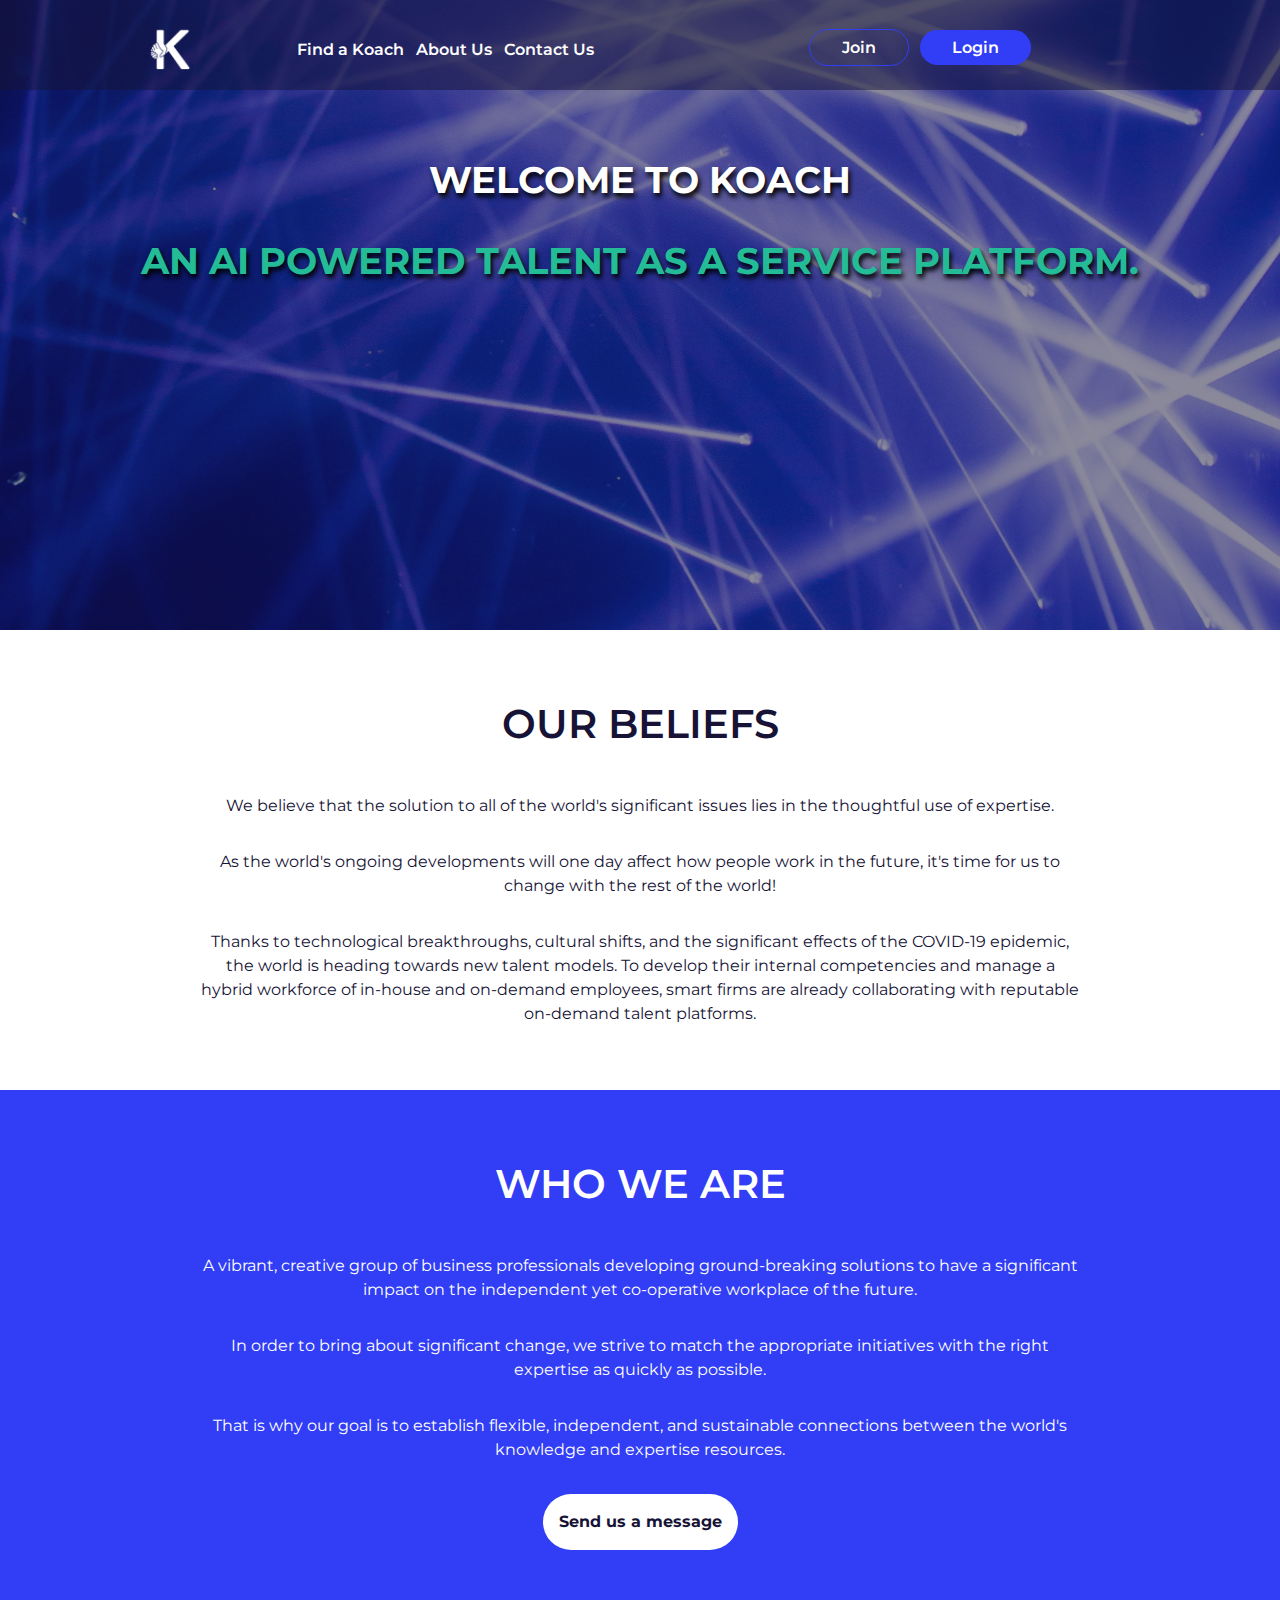
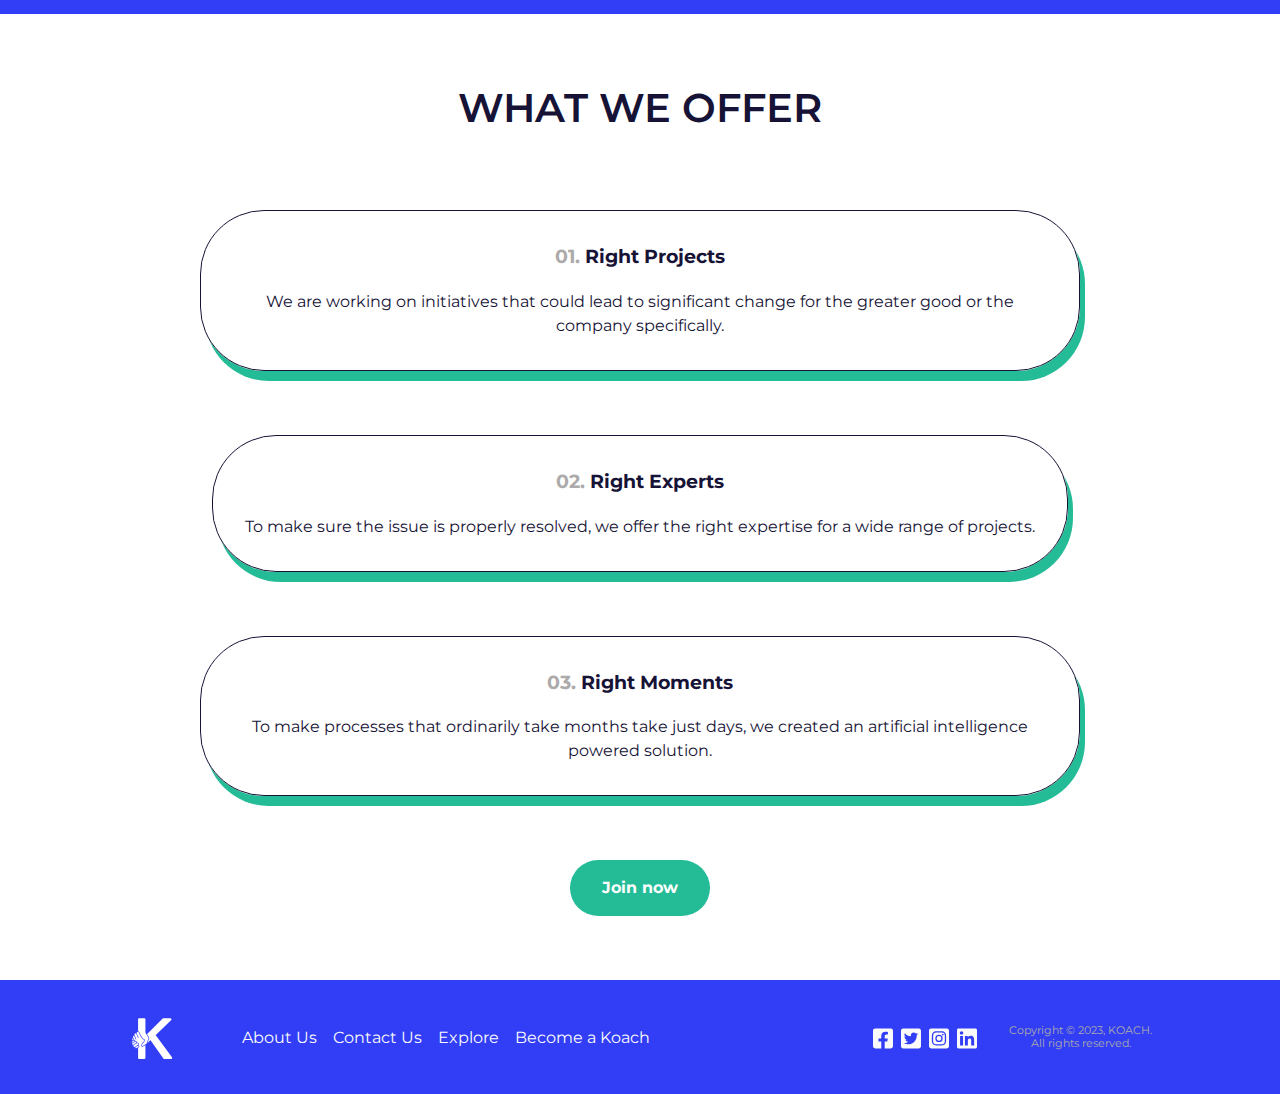
==== about.html @ 70fc37f3 "Add files via upload" ====
<!DOCTYPE html>
<html lang="en">
    <head>
        <meta charset="UTF-8">
        <meta http-equiv="X-UA-Compatible" content="IE=edge">
        <meta name="viewport" content="width=device-width, initial-scale=1.0">
        <title>About Koach</title>
        <link rel="preconnect" href="https://fonts.googleapis.com">
        <link rel="preconnect" href="https://fonts.gstatic.com" crossorigin>
        <link href="https://fonts.googleapis.com/css2?family=Montserrat:wght@400;600&display=swap" rel="stylesheet">
        <link rel="stylesheet" href="style.css">
    </head>
    <body>
        <div class="about-header">
            <header>
                <div class="header-content">
                    <div class="container">
                        <div class="flex-container | flex justify-between align-center">
                            <div class="logo__container">
                                <a href="./koach.html">
                                    <img class="logo" src="assets/logo_white.png" alt="logo">
                                </a>
                            </div>
                            <div class="menu">
                                <p>MENU</p>
                                <div class="close-btn | hidden">
                                    <i class="fa-regular fa-circle-xmark"></i>
                                </div>
                                <div class="nav | hidden">
                                    <ul role="list" class="flex">
                                        <div class="list | flex">
                                            <li><a href="/search.html">Find a Koach</a></li>
                                            <li><a href="./about.html">About Us</a></li>
                                            <li><a href="./contact.html">Contact Us</a></li>
                                        </div>
                    
                                        <div class="cta-btns | flex">
                                            <li><a class="join-btn" href="./join.html">Join</a></li>
                                            <li><a class="login-btn" href="./login.html">Login</a></li>
                                        </div>
                    
                                    </ul>
                                </div>
                            </div>
                        </div>
                    </div>
                </div>
            </header>
        </div>
        <main class="about-main">
            <div class="hero">
                <img
                    src="./assets/abstract.jpg"
                    alt />
                <div class="hero-text">
                    <div class="container">
                        <p>Welcome to koach <span>An AI powered Talent as a
                                Service platform.</span></p>
                    </div>
                </div>
            </div>
            <section class="about-beliefs">
                <div class="container">
                    <h2>Our Beliefs</h2>
                    <p>We believe that the solution to all of the world's
                        significant issues lies in the thoughtful use of
                        expertise.</p>
                    <p> As the world's ongoing developments will one day
                        affect how people work in the future, <span>it's time
                            for us to change with the rest of the world!</span></p>
                    <p>
                        Thanks to technological breakthroughs, cultural
                        shifts, and the significant effects of the COVID-19
                        epidemic, the world is heading towards new talent
                        models. To develop their internal competencies and
                        manage a hybrid workforce of in-house and on-demand
                        employees,
                        smart firms are already collaborating with reputable
                        on-demand talent platforms.
                    </p>
                </div>
            </section>
            <section class="about-branding">
                <div class="container">
                    <h2>Who we Are</h2>
                    <p>A vibrant, creative group of business professionals
                        developing ground-breaking solutions to have a
                        significant
                        impact on the independent yet co-operative workplace of
                        the future.</p>
                    <p>In order to bring about significant change, we
                        strive to match the appropriate initiatives with the
                        right
                        expertise as quickly as possible.</p>
                    <p>That is why our goal is to establish flexible,
                        independent, and
                        sustainable connections between the world's knowledge
                        and
                        expertise resources.</p>
                        <a class="cta" href="./contact">Send us a message</a>
                </div>
            </section>
            <section class="about-list">
                <div class="container">
                    <h2>What we offer</h2>
                    <div class="cards | flex">
                        <div class="card">
                            <h3>
                                <span>01.</span>
                                Right Projects
                            </h3>
                            <p>We are working on initiatives that could lead to
                                significant change for the greater good or the
                                company specifically.</p>
                        </div>
                        <div class="card">
                            <h3>
                                <span>02.</span>
                                Right Experts
                            </h3>
                            <p> To make sure the issue is properly resolved, we
                                offer the right expertise for a wide range of projects.</p>
                        </div>
                        <div class="card">
                            <h3>
                                <span>03.</span>
                                Right Moments
                            </h3>
                            <p> To make processes that ordinarily take months
                                take just days, we created an artificial intelligence powered solution.</p>
                        </div>
                    </div>
                    <a class="cta" href="./join.html">Join now</a>
                </div>
            </section>
        </main>
        <footer>
            <div class="footer__container | container flex justify-between">
                <div class="left-col">
                    <div class="logo__container">
                        <a href="./koach.html">
                            <img class="logo" src="assets/logo_white.png"
                                alt="logo">
                        </a>
                    </div>
                    <div class="footer-nav">
                        <ul role="list">
                            <li><a href="./about.html">About Us</a></li>
                            <li><a href="./contact.html">Contact Us</a></li>
                            <li><a href>Explore</a></li>
                            <li><a href="./join.html">Become a Koach</a></li>
                        </ul>
                    </div>
                </div>
                <div class="right-col | flex justify-between">
                    <div class="social__links | flex">
                        <li class="facebook"><a
                                href="https://www.facebook.com/koachoff/"
                                target="_blank">
                                <svg xmlns="http://www.w3.org/2000/svg"
                                    viewBox="0 0 448 512"><path
                                        d="M400 32H48A48 48 0 0 0 0 80v352a48 48 0 0 0 48 48h137.25V327.69h-63V256h63v-54.64c0-62.15 37-96.48 93.67-96.48 27.14 0 55.52 4.84 55.52 4.84v61h-31.27c-30.81 0-40.42 19.12-40.42 38.73V256h68.78l-11 71.69h-57.78V480H400a48 48 0 0 0 48-48V80a48 48 0 0 0-48-48z" /></svg>
                            </a></li>
                        <li class="twitter"><a
                                href="https://twitter.com/KoachOff"
                                target="_blank">
                                <svg xmlns="http://www.w3.org/2000/svg"
                                    viewBox="0 0 448 512"><path
                                        d="M400 32H48C21.5 32 0 53.5 0 80v352c0 26.5 21.5 48 48 48h352c26.5 0 48-21.5 48-48V80c0-26.5-21.5-48-48-48zm-48.9 158.8c.2 2.8.2 5.7.2 8.5 0 86.7-66 186.6-186.6 186.6-37.2 0-71.7-10.8-100.7-29.4 5.3.6 10.4.8 15.8.8 30.7 0 58.9-10.4 81.4-28-28.8-.6-53-19.5-61.3-45.5 10.1 1.5 19.2 1.5 29.6-1.2-30-6.1-52.5-32.5-52.5-64.4v-.8c8.7 4.9 18.9 7.9 29.6 8.3a65.447 65.447 0 0 1-29.2-54.6c0-12.2 3.2-23.4 8.9-33.1 32.3 39.8 80.8 65.8 135.2 68.6-9.3-44.5 24-80.6 64-80.6 18.9 0 35.9 7.9 47.9 20.7 14.8-2.8 29-8.3 41.6-15.8-4.9 15.2-15.2 28-28.8 36.1 13.2-1.4 26-5.1 37.8-10.2-8.9 13.1-20.1 24.7-32.9 34z" /></svg>
                            </a></li>
                        <li class="instagram"><a
                                href="https://www.instagram.com/koachoff/"
                                target="_blank">
                                <svg viewBox="0 0 448 512"><path
                                        d="M224,202.66A53.34,53.34,0,1,0,277.36,256,53.38,53.38,0,0,0,224,202.66Zm124.71-41a54,54,0,0,0-30.41-30.41c-21-8.29-71-6.43-94.3-6.43s-73.25-1.93-94.31,6.43a54,54,0,0,0-30.41,30.41c-8.28,21-6.43,71.05-6.43,94.33S91,329.26,99.32,350.33a54,54,0,0,0,30.41,30.41c21,8.29,71,6.43,94.31,6.43s73.24,1.93,94.3-6.43a54,54,0,0,0,30.41-30.41c8.35-21,6.43-71.05,6.43-94.33S357.1,182.74,348.75,161.67ZM224,338a82,82,0,1,1,82-82A81.9,81.9,0,0,1,224,338Zm85.38-148.3a19.14,19.14,0,1,1,19.13-19.14A19.1,19.1,0,0,1,309.42,189.74ZM400,32H48A48,48,0,0,0,0,80V432a48,48,0,0,0,48,48H400a48,48,0,0,0,48-48V80A48,48,0,0,0,400,32ZM382.88,322c-1.29,25.63-7.14,48.34-25.85,67s-41.4,24.63-67,25.85c-26.41,1.49-105.59,1.49-132,0-25.63-1.29-48.26-7.15-67-25.85s-24.63-41.42-25.85-67c-1.49-26.42-1.49-105.61,0-132,1.29-25.63,7.07-48.34,25.85-67s41.47-24.56,67-25.78c26.41-1.49,105.59-1.49,132,0,25.63,1.29,48.33,7.15,67,25.85s24.63,41.42,25.85,67.05C384.37,216.44,384.37,295.56,382.88,322Z" /></svg>
                            </a></li>
                        <li class="linkedin"><a
                                href="https://www.linkedin.com/company/koachoff"
                                target="_blank">
                                <svg viewBox="0 0 448 512"><path
                                        d="M416 32H31.9C14.3 32 0 46.5 0 64.3v383.4C0 465.5 14.3 480 31.9 480H416c17.6 0 32-14.5 32-32.3V64.3c0-17.8-14.4-32.3-32-32.3zM135.4 416H69V202.2h66.5V416zm-33.2-243c-21.3 0-38.5-17.3-38.5-38.5S80.9 96 102.2 96c21.2 0 38.5 17.3 38.5 38.5 0 21.3-17.2 38.5-38.5 38.5zm282.1 243h-66.4V312c0-24.8-.5-56.7-34.5-56.7-34.6 0-39.9 27-39.9 54.9V416h-66.4V202.2h63.7v29.2h.9c8.9-16.8 30.6-34.5 62.9-34.5 67.2 0 79.7 44.3 79.7 101.9V416z" /></svg>
                            </a></li>
                    </div>
                    <p>Copyright &copy 2023, KOACH. <br>All rights reserved.</p>
                </div>
            </div>
        </footer>
        <script src="./index.js"></script>
    </body>
</html>
---- style.css ----
:root {
    --spacer-1em: 1em;
    --spacer-2em: 2em;
    --spacer-3em: 3em;
    --spacer-4em: 4em;
    --spacer-5em: 5em;
    --spacer-6em: 6em;

    /* colors */
    /* --clr-text-primary: #2e2e2e; */
    --clr-text-primary: rgb(22 19 54);
    --clr-text-primary-light: rgba(22 19 54 / .25);
    --clr-white: #fff;
    --clr-offWhite: rgb(250, 250, 250);
    --clr-lightGrey: #acaaaa;
    --clr-black: #000;
    --clr-blue: rgb(49, 62, 245);
    --clr-green: rgb(36 188 151);
}


/* Box sizing rules */
*,
*::before,
*::after {
  box-sizing: border-box;
  margin: 0;
  padding: 0;
}

/* Remove default margin */
/* body,
h1,
h2,
h3,
h4,
p {
  margin: 0;
} */  

/* Remove list styles on ul, ol elements with a list role, which suggests default styling will be removed */
ul[role='list'],
ol[role='list'] {
  list-style: none;
}

/* Set core root defaults */
html:focus-within {
  scroll-behavior: smooth;
}

/* Set core body defaults */

body {
  font-family: 'Montserrat', sans-serif;
  color: var(--clr-text-primary);
  min-height: 100vh;
  text-rendering: optimizeSpeed;
  line-height: 1.2;
  overflow-x: hidden;
}

a {
    text-decoration: none;
}

/* A elements that don't have a class get default styles */
a:not([class]) {
  text-decoration-skip-ink: auto;
}



/* Make images easier to work with */
img,
picture {
  width: 100%;
  display: block;
}

/* Inherit fonts for inputs and buttons */
input,
button,
textarea,
select {
  font: inherit;
}

/* Remove all animations, transitions and smooth scroll for people that prefer not to see them */
@media (prefers-reduced-motion: reduce) {
  html:focus-within {
   scroll-behavior: auto;
  }
  
  *,
  *::before,
  *::after {
    animation-duration: 0.01ms !important;
    animation-iteration-count: 1 !important;
    transition-duration: 0.01ms !important;
    scroll-behavior: auto !important;
  }
}


.top__content {
position: relative;
background-color: var(--clr-black);
/* min-height: 100vh; */
height: 100vh;
overflow: hidden;
}

.logo__container {
  width: 50px
}

.top__content .video__container {
  position: absolute;
  inset: 0;
  height: 100%;
  z-index: 10;
}

.top__content .video__container > video {
  width: 100%;
  height: 100%;
  object-fit: cover;
}

header {
  font-size: 1.5rem;
  position: absolute;
  inset: 0;
  z-index: 999;
  /* padding: var(--spacer-1em); */
  height: 10vh;
}

section {
    padding-block: var(--spacer-4em);
    position: relative;
    overflow-x: hidden;
}

h1, 
h2,
.mission .para-1,
.img-w-text,
.grid > * {
    text-align: center;
}

h1,
h2 {
  font-weight: 600;
  font-size: 2rem;
  text-transform: uppercase;
}

.header-content {
  position: relative;
  padding: var(--spacer-1em);
  /* background-color: var(--clr-black); */
}

header .menu p {
  font-weight: 600;
  letter-spacing: -2px;
  color: var(--clr-white);
  cursor: pointer;
  
/* color: #ffc300; */
/* text-shadow: 2px 2px #000; */
}

header .header-content .logo {
  position: relative;
  align-self: flex-start !important;
  z-index: 999;
}


header .menu .close-btn {
color: var(--clr-white);
position: relative;
z-index: 999;
}

.nav {
  
    display: flex;
    /* justify-content: center; */
    position: absolute;
    inset: 0;
    height: 100vh;
    padding: 2em;
    /* align-items: center; */
    background: black;
}
 
.nav ul {
  /* height: 100%; */
  width: 85%;
  margin-inline: auto;
  justify-content: space-around;
  /* margin-top: var(--spacer-2em); */
}

.nav ul,
.nav ul .list,
.nav ul .cta-btns {
  flex-direction: column;
}

.nav a {
  font-weight: 600;
  color: var(--clr-white);
  /* color: #ffc300; */
}

.nav ul .list li {
  margin-top: var(--spacer-1em);
}

.nav ul .cta-btns {
  gap: var(--spacer-1em);
}

.nav ul .cta-btns li > a {
  display: block;
  text-align: center;
    padding-block: .5em;
    /* padding-inline: var(--spacer-2em); */
    border-radius: 999px; 
}

.nav ul .cta-btns Li > .join-btn {
  margin-top: var(--spacer-2em);
 outline: 1px solid var(--clr-blue)
}

.nav ul .cta-btns Li > .login-btn {
  color: var(--clr-white);
  background-color: var(--clr-blue);
}

.top__content_body {
  flex-direction: column;
  gap: var(--spacer-2em);
  position: absolute;
  inset: 0;
  top: 50%;
  transform: translateY(-50%);
  /* margin: auto; */
  z-index: 100;
}

/* search container styles */

.search__container {
    flex-direction: column;
}

.search-inputs {
    width: 100%;
    max-width: 700px;
}

.search-inputs input {
  text-indent: 1.5em;
    padding: var(--spacer-1em);
    margin-bottom: var(--spacer-1em);
    width: 100%;
    background-color: transparent;
    border: 0;
    outline: 1px solid var(--clr-white);
    border-radius: 999px;
}

.search-inputs input::-webkit-input-placeholder { /* Edge */
    text-indent: 1.5em;
  }
  
  
  .search-inputs input::placeholder {
    text-indent: 1.5em;
  }


.search-inputs > .input {
    position: relative;
}

.search-inputs .icon {
    color: var(--clr-white);
    position: absolute;
    top: var(--spacer-1em);
    left: var(--spacer-1em);
}

.search__container .options {
    gap: var(--spacer-1em);
    margin-bottom: var(--spacer-2em);
}

.search__container button {
    font-size: .876rem;
    color: var(--clr-white);
    padding: .5em;
    background-color: var(--clr-blue);
    /* background-color: rgb(22 19 54); */
    border: 0;  
    border-radius: .25em;
    cursor: pointer;
}

.search__container button:hover {
  filter: brightness(115%);
}


.top__content_text {
    /* font-family: Mogra, sans-serif, system-ui; */
    font-size: clamp(2rem, 2rem + 1vw, 4rem);
    color: var(--clr-white);
    font-weight: bold;
    text-align: center;
    text-shadow: 2px 4px 5px var(--clr-black);
    text-transform: uppercase;
    /* line-height: 1.2; */
  }

  .top__content_text > p {
    max-width: 40ch;
    margin-inline: auto;
  }

  /* intro section styles */

  .intro .para > p {
    padding: var(--spacer-1em);
    margin-block: var(--spacer-2em);
    /* border: 1px solid rgb(22 19 54); */
    border: 1px solid var(--clr-text-primary);
    border-radius: 5vw;
    box-shadow: 5px 10px var(--clr-green);
  }

  .intro .cta,
  .featured .cta {
    margin-top: var(--spacer-3em);
  }

  .intro .cta > a {
    font-weight: bold;
    /* color: rgb(22 19 54); */
    color: var(--clr-blue);
    text-decoration: underline;
    
    /* text-decoration-skip: none; */
  }

  .intro .img-container {
    position: relative;
    width: 100%;
    height: 100%;
    margin-top: var(--spacer-2em);
  }

  /* mission section styles */

  .mission {
    background-color: var(--clr-offWhite);
    /* margin-top: var(--spacer-4em); */
  }

  .mission .flex-container > p {
    margin-top: var(--spacer-4em);
  }

  .mission .flex-container > p > .cta,
  .login-main .form-container button,
  .join-main .form-container button {
    display: block;
    text-align: center;
    padding: var(--spacer-1em);
    margin-top: var(--spacer-1em);
    border-radius: 999px;
  }

  .mission .flex-container > p > .cta,
  .login-main .form-container .sign-in-btn,
  .join-main .form-container .agree-and-join-btn {
    color: var(--clr-white);
    background-color: var(--clr-blue);
  }

  .mission .flex-container > p > .cta {
    width: 150px;
    transition: filter 500ms ease;
  }

  .mission .flex-container > p > .cta:hover,
  .mission .flex-container > p > .cta:focus-visible {
    filter: brightness(115%);
  }

  .mission .para-1 {
    margin-block: var(--spacer-2em);
  }

  .mission .text-content > img {
    filter: hue-rotate(235deg)
  }

  /* list section styles */

  .list .flex-container {
    flex-direction: column;
  }

  .list h2 {
    color:var(--clr-blue);
  }

  .list .cards {
    flex-direction: column;
      gap: var(--spacer-2em);
  }

  
.img-w-text {
    padding: var(--spacer-1em);
    margin-block: var(--spacer-2em);
    /* border: 1px solid rgb(22 19 54); */
    border: 1px solid var(--clr-text-primary);
    border-radius: 5vw;
    box-shadow: 5px 10px var(--clr-green);
}

.img-w-text > p {
    max-width: 35ch;
    margin-inline: auto;
}

.img-w-text img {
    width: 100%;
    /* height: 300px;
    object-fit: fill; */
    border-radius: 4vw;
}

.img-w-text h3 {
    margin-block: var(--spacer-1em);
}

/* grid section */


.grid {
    background-color: var(--clr-blue);
    background: rgb(22,19,54);
    background: radial-gradient(circle, rgba(22,19,54,1) 0%, rgba(49,62,245,1) 36%);
}

.grid h2 {
    font-size: 3rem;
    color: var(--clr-white);
}

.grid .join-text {
  /* color: var(--clr-green); */
}

.grid .para-1,
.grid .para-2 {
    background-color: var(--clr-offWhite);
    /* background-image: linear-gradient(153deg, rgba(22,19,54,1) 0%, rgba(36,188,151,1) 75%); */
    padding: var(--spacer-1em);
    margin-block: var(--spacer-2em);
    border-radius: 5vw;
    box-shadow: 10px 10px var(--clr-blue), 11px 11px var(--clr-offWhite);
    /* box-shadow: 10px 10px rgb(36 188 151); */
}

.grid .grid-items {
    display: grid;
}

.grid-items img {
    border: 2px solid var(--clr-offWhite);
    border-radius: 5vw;
    /* box-shadow: 10px 10px 15px rgb(32, 31, 58); */
    /* mix-blend-mode: luminosity; */
}

/* featured section */

.featured h2 {
    margin-block: var(--spacer-1em);
}

.featured h3 {
    margin-bottom: var(--spacer-1em);
}

.featured ul {
    list-style: none;
    margin-left: var(--spacer-1em);
    padding: 0;
    border-left: 1px solid var(--clr-black);
}

.featured ul li {
    position: relative;
    padding-left: var(--spacer-1em);
    margin-bottom: var(--spacer-1em);
    /* border-left: 1px solid #000; */
}

.featured ul li::before {
    position: absolute;
    content: "";
    left: -.6em;
    width: 20px;
    height: 20px;
    border-radius: 100%;
    /* border: 1px solid rgb(36 188 151); */
    background-color: var(--clr-black);
    transition: all 500ms ease; 
}

.featured ul li:hover::before  {
    /* border: 1px solid rgb(36 188 151); */
    background-color: var(--clr-green);
    /* cursor: pointer; */
}

.featured .cta > a {
    color: var(--clr-white);
    background-color: var(--clr-blue);
    padding: var(--spacer-1em);
    border-radius: 999px;
    transition: filter 500ms ease;
}

.featured .cta > a:hover,
.featured .cta > a:focus-visible {
  filter: brightness(115%);
}

/* footer styles */


footer {
    color: var(--clr-offWhite);
    /* background-color: #001d3d; */
    background-color: var(--clr-blue);
    padding-block: 2em;
  }
  
  .footer-nav {
    margin-top: 1em;
  }
  
  footer a {
    color: inherit;
    text-decoration: none;
    transition: color 500ms ease;
  }

  footer a:hover,
  footer a:focus-visible {
    color: var(--clr-lightGrey);
  }
  
  .footer__container {
    gap: 2em;
  }
  
  footer .social__links {
  align-items: flex-start;
    gap: .5em;
  }
  
  footer .social__links li {
    list-style: none;
    width: 20px;
    height: 20px;
  }
  
  footer .social__links svg  {
    fill: var(--clr-offWhite);
    transition: fill 500ms ease;
  }

  footer .social__links li:hover svg,
  footer .social__links li:focus-visible svg {
    fill: var(--clr-green);
  }
  
  footer .right-col {
    flex-direction: column;
  }
  
  footer .right-col > p {
    font-size: .7rem;
    color: var(--clr-lightGrey);
    text-align: center;
  }

 

  .contact-header > header,
  .login-header > header,
  .join-header > header {
    --clr-text-primary-light: rgba(22 19 54 / .5);
    position: relative;
    background-color: var(--clr-text-primary);
    /* box-shadow: 0px 0px 25px var(--clr-lightGrey); */
  }

  form {
    max-width: 500px;
    margin-inline: auto;
  }

   /* contact form styles */
 
    .form-container input, 
    .form-container textarea { 
    outline: none;
    }

    .form-container input:focus-visible, 
    .form-container textarea:focus-visible,
    .form-container button:focus-visible { 
    box-shadow: 0px 0px 5px var(--clr-blue);
    }
    
    .form-container {
    display: flex;
    justify-content: center;
    align-items: center;
    padding: 20px;
    background: var(--clr-whi);
    height: calc(100vh - 200px);
    
    }


    .form-container h1 {
    margin-bottom: var(--spacer-1em);
    }

    form {
    position: relative;
    width: 80%;
    border-radius: 30px;
    background: var(--clr-offWhite);
    box-shadow: 0px 0px 50px var(--clr-text-primary-light);
    }


    .form-left-decoration,
    .form-right-decoration {
    content: "";
    position: absolute;
    width: 50px;
    height: 20px;
    border-radius: 20px;
    background: var(--clr-blue);
    }

    .form-left-decoration {
    bottom: 60px;
    left: -30px;
    }

    .form-right-decoration {
    top: 60px;
    right: -30px;
    }

    .form-left-decoration:before,
    .form-left-decoration:after,
    .form-right-decoration:before,
    .form-right-decoration:after {
    content: "";
    position: absolute;
    width: 50px;
    height: 20px;
    border-radius: 30px;
    background: var(--clr-white);
    }

    .form-left-decoration:before {
    top: -20px;
    }

    .form-left-decoration:after {
    top: 20px;
    left: 10px;
    }

    .form-right-decoration:before {
    top: -20px;
    right: 0;
    }

    .form-right-decoration:after {
    top: 20px;
    right: 10px;
    }

    .circle {
    position: absolute;
    bottom: 80px;
    left: -55px;
    width: 20px;
    height: 20px;
    border-radius: 50%;
    background: var(--clr-white);
    }

    .form-inner {
    padding: 2.5em;
    }

    .form-inner input,
    .form-inner textarea {
    display: block;
    width: 100%;
    padding: var(--spacer-1em);
    margin-bottom:var(--spacer-1em);
    border: none;
    border-radius: 20px;
    background: var(--clr-offWhite);
    box-shadow: 0px 0px 15px var(--clr-lightGrey);
    }

    .form-inner textarea {
    resize: none;
    }

    .form-inner button {
    display: block;
    width: 100%;
    text-align: center;
    color: var(--clr-white);
    background-color: var(--clr-blue);
    padding: var(--spacer-1em);
    margin-top: var(--spacer-1em);
    border: none;
    border-radius: 999px;
    cursor: pointer;
    transition: background-color 500ms ease;

    }

    .form-inner button:hover,
    .form-inner button:focus-visible,
    .login-main .form-container .sign-in-btn:hover,
    .login-main .form-container .sign-in-btn:focus-visible
     {
    filter: brightness(115%);
    } 

    /* about page styles */

    .about-header header {
      --clr-text-primary-light: rgba(22 19 54 /.5);
      background-color: var(--clr-text-primary-light);
      /* position: relative; */
    }

    .hero {
      position: relative;
      height: 70vh;
      overflow: hidden;
      isolation: isolate;
      /* border: 5px solid red; */
    }

    .hero::after {
      content: "";
      position: absolute;
      inset: 0;
      background-color: var(--clr-text-primary);
      filter: opacity(0.5);
      /* z-index: -1; */
      /* mix-blend-mode: overlay; */
    }

    .hero img {
      object-fit: cover;
      height: 100%;
    }

    .hero-text {
      font-size: clamp(1.5rem, 1.5rem + 1vw, 4rem);
      color: var(--clr-white);
      font-weight: bold;
      text-align: center;
      line-height: 1.2;
      text-shadow: 2px 4px 5px var(--clr-black);
      text-transform: uppercase;
      position: absolute;
      inset: 0;
      top: 50%;
      transform: translateY(-50%);
      z-index: 10;
    }

    .hero-text span {
      color: var(--clr-green);
      display: block;
      margin-top: var(--spacer-1em);
    }

    .about-main {
      text-align: center;
      line-height: 1.5;
    }

    .about-main h2 {
      margin-bottom: var(--spacer-1em);
    }

    .about-main p,
    .about-list .card {
      max-width: 80ch;
      margin-inline: auto;
    }

    .about-main p + p {
      margin-top: var(--spacer-2em);
    }

    .about-main .about-branding {
      color: #fff;
      background-color: var(--clr-blue);
    }

    .about-main .about-branding .cta,
    .about-main .about-list .cta {
      display: inline-block;
      font-weight: bold;  
      margin-top: var(--spacer-2em);
      border-radius: 999px;
      transition: all 500ms ease;
    }

    .about-main .about-branding .cta {
      color: var(--clr-text-primary);
      padding: var(--spacer-1em);
      background-color: var(--clr-white);
    }

    .about-main .about-branding .cta:hover,
    .about-main .about-branding .cta:focus-visible {
      color: var(--clr-white);
      background-color: var(--clr-green);
    }

    .about-main .about-list .cta {
      color: var(--clr-white);
      padding-inline: var(--spacer-2em);
      padding-block: var(--spacer-1em);
      background-color: var(--clr-green);
    }

    .about-main .about-list .cta:hover,
    .about-main .about-list .cta:focus-visible {
      filter: brightness(90%);
    }

    .about-list .cards {
      flex-direction: column;
    }

    .about-list .cards > .card {
      padding: var(--spacer-2em);
      margin-block: var(--spacer-2em);
      /* border: 1px solid rgb(22 19 54); */
      border: 1px solid var(--clr-text-primary);
      border-radius: 5vw;
      box-shadow: 5px 10px var(--clr-green);
    }

    .about-list .cards > .card h3 {
      margin-bottom: var(--spacer-1em);
    }

    .about-list .cards > .card span {
      color: var(--clr-lightGrey);
    }


/* login and join page styles */
  
.login-main,
.join-main {
  padding-block: 4em;
}

.login-main input::placeholder,
.join-main input::placeholder {
  font-size: .8rem;
  color: var(--clr-lightGrey);
}

.login-main .form-container button,
.join-main .form-container button {
  cursor: pointer;
}

.login-main .left-col,
.login-main .form-container > .email-input,
.login-main .form-container > .password-input,
.join-main .left-col,
.join-main .form-container > .email-input,
.join-main .form-container > .password-input {
  flex-direction: column;
  /* align-items: center; */
}
.login-main p:first-child,
.join-main p:first-child {
  font-weight: 600;
  font-size: 2.5rem;
  text-align: center;
  margin-bottom: var(--spacer-1em);
}

.login-main p:first-child  > span {
  color: var(--clr-green);
}

  .login-main .form-container,
  .join-main .form-container  {
    flex-direction: column;
    justify-content: center;
    align-items: stretch;
    gap: var(--spacer-1em);
    padding: var(--spacer-2em);
    height: 100%;
  }

  .login-main .form-container .forgot-password-text,
  .join-main .form-container .agree-text {
    font-size: .8rem;
  }

  .login-main .form-container .forgot-password-text > a,
  .join-main .form-container .agree-text > span > a {
    color: var(--clr-blue);
    cursor: pointer;
  }

  .login-main .form-container .forgot-password-text > a {
    display: inline-block;
    margin-block: var(--spacer-1em);
  }

  .login-main .form-container .forgot-password-text > a:hover,
  .login-main .form-container .join-btn > a:hover,
  .join-main .form-container .agree-text > span > a:hover {
    color: var(--clr-text-primary);
  }

  .login-main .form-container input,
  .join-main .form-container input {
    padding: .5em;
    margin-top: .5em;
    border-radius: .25em;
  }

  .login-main .form-container .sign-in-btn,
  .join-main .form-container .agree-and-join-btn {
    border: 0px;
  }

  .login-main .form-container button:not(.sign-in-btn) {
    background-color: transparent;
  }

  .login-main .form-container .google-sign-in-btn,
  .join-main .form-container .google-sign-in-btn  {
    display: inline-flex;
    justify-content: center;
    align-items: center;
    gap: .25em;
  }

  .login-main .form-container .google-logo,
  .join-main .form-container .google-logo
   {
    max-width: 20px;
  }

  .login-main .form-container .join-btn > a,
  .join-main .form-container .sign-in-btn > a {
    color: var(--clr-blue);
    cursor: pointer;
  }

  .login-main .form-container .borders,
  .join-main .form-container .borders {
    position: relative;
    text-align: center;
  }

  .login-main .form-container .borders::before,
  .login-main .form-container .borders::after,
  .join-main .form-container .borders::before,
  .join-main .form-container .borders::after
   {
    content: "";
    position: absolute;
    width: 150px;
    height: 2px;
    background-color: var(--clr-text-primary-light);
  }

  .login-main .form-container .borders::before,
  .join-main .form-container .borders::before {
    left: 0;
  }

  .login-main .form-container .borders::after,
  .join-main .form-container .borders::after {
    right: 0;
  }

  .login-main .form-container .borders  > span,
  .join-main .form-container .borders  > span {
    text-align: center;
    display: inline-block;
  }


/* media queries */

@media (min-width: 35.5em) {
    form {
    width: 80%;
    }
    
    }

@media screen and (min-width: 46.875em){
    .mission .flex-container,
    .mission .flex-container > .text-content {
        display: flex;
    }

    .intro .para,
    .mission .para-1,
    .grid .grid-items > p {
        font-size: 1.5rem;
    }

    /* mission section styles */

    .mission .flex-container {
        flex-direction: column;
        gap: var(--spacer-2em);
    }

    .mission .flex-container > p {
        margin-top: 0px;
      }

    .mission .para-1 {
        text-align: left;
        max-width: 50ch;
    }

    .mission .flex-container > .text-content {
      align-items: center;
      justify-content: space-between;
      gap: var(--spacer-1em);
    }

    .mission .flex-container > .text-content > img {
        width: 300px;
       
    }

    .grid .grid-items > p {
        font-size: 2rem;
    }
}

@media screen and (min-width: 50em){

  /* header styles */
  header {
      background-color: var(--clr-text-primary-light);
  
  }

  .header-content .menu {
    position: relative;
    width: 100%;
    /* height: 100%; */
  }

  .header-content .menu p {
      display: none !important;
  }

  .header-content .menu .nav {
    display: block !important;
     position: unset;
     padding: 0px;
     height: 100%;
     background-color: transparent;

  }

  .nav ul,
  .nav ul .list,
  .nav ul .cta-btns {
  flex-direction: row;
  gap: .5em
}
   
  .nav ul {
    align-items: center;
    width: 100%;
    margin-inline: 0px;
  }

  
  .nav a {
    font-weight: 600;
    font-size: 1rem;
    color: var(--clr-white);
  }
  
  .nav ul .list li {
    margin-top: 0px;
    /* gap: .5em; */

  }

  .nav ul .cta-btns li > a {
    display: inline-block;
    padding-block:.5em;
    padding-inline: var(--spacer-2em);
    
  }
  
  .nav ul .cta-btns Li > .join-btn {
    margin-top: 0px;
  }
}

@media screen and (min-width: 59.375em) {
  .intro h1,
 section h2 {
    font-size: 2.5rem;
    margin-bottom: var(--spacer-1em);
  }

  .grid,
  .featured {
    padding-bottom: var(--spacer-6em);
  }
  
    
  /* intro section styles */

  .intro .flex-container {
    display: flex;
  }

  .intro .para {
    align-self: center;
    flex-basis: 80%;
  }
  .intro {
        /* height: 100vh; */
    }

   
    /* .intro img:first-of-type {
        left: 5vw;
        width: 700px;
     
       }
 
       .intro img:last-of-type {
         left: 280px;
         top: 80px;
        } */

    .list .cards {
      flex-direction: row;
        /* display: flex; */
        /* flex-wrap: wrap; */
      /* justify-content: center; */
        gap: var(--spacer-2em);
    }

    .list .cards > .img-w-text {
        flex-basis: 33.33%;
       
    }

    .list .cards > .img-w-text img {
      height: 200px;
        object-fit: fill;
    }

    .mission .flex-container > .text-content > img {
        width: 500px;
    }

    /* grid section styles */

    .grid h2 {
      margin-bottom: var(--spacer-2em);
    }

    .grid h2:first-of-type {
      margin-bottom: 0px;
    }

    .grid .grid-items {
        grid-template-columns: minmax(300px, 500px) minmax(250px, 500px);
        align-items: center;
        place-content: center;
        gap: var(--spacer-3em);
        margin-top: var(--spacer-3em);
        
        /* grid-template-rows: repeat(2, 1fr); */
    }

    .grid-items > * {
      height: 100%;
    }

    .grid-items > p {
      display: flex;
      align-items: center;
    }

    .grid-items > .para-2 {
     grid-column: 2;
     grid-row: 2;
    }

    .grid-items > img:last-of-type {
      grid-column: 1;
     }
 

    /* footer styles */
    footer .left-col,
    footer .left-col ul {
        display: flex;
    }

    footer .left-col
     {
        gap: var(--spacer-4em);
    }

    footer .left-col ul 
     {
        gap: var(--spacer-1em);
    }

    footer .right-col {
        flex-direction: row;
        align-items: center;
        gap: var(--spacer-2em);
    }
}

@media screen and (min-width: 75em) {
  /* .intro .flex-container {
    display: flex;
  } */
}

@media screen and (min-width: 90em){
  .intro p {
    text-align: center;
  }

  .intro .flex-container {
    /* margin-top: var(--spacer-6em); */
  }

  .featured .flex-container {
    display: flex;
    gap: var(--spacer-3em);
  }

  .featured h2 {
    margin-top: 0px;
  }

  .featured .flex-container > img {
    max-width: 50%;
  }
}


/* utilities */

.hidden {
    display: none
}

.container {
    width: 80%;
    max-width: 1440px;
    margin: 0 auto;
}

.flex {
    display: flex
}

.justify-between {
    justify-content: space-between;
}

.justify-center {
  justify-content: center;
}

.align-center {
    align-items: center;
}

.text-green {
   /* color: rgb(36 188 151); */

}
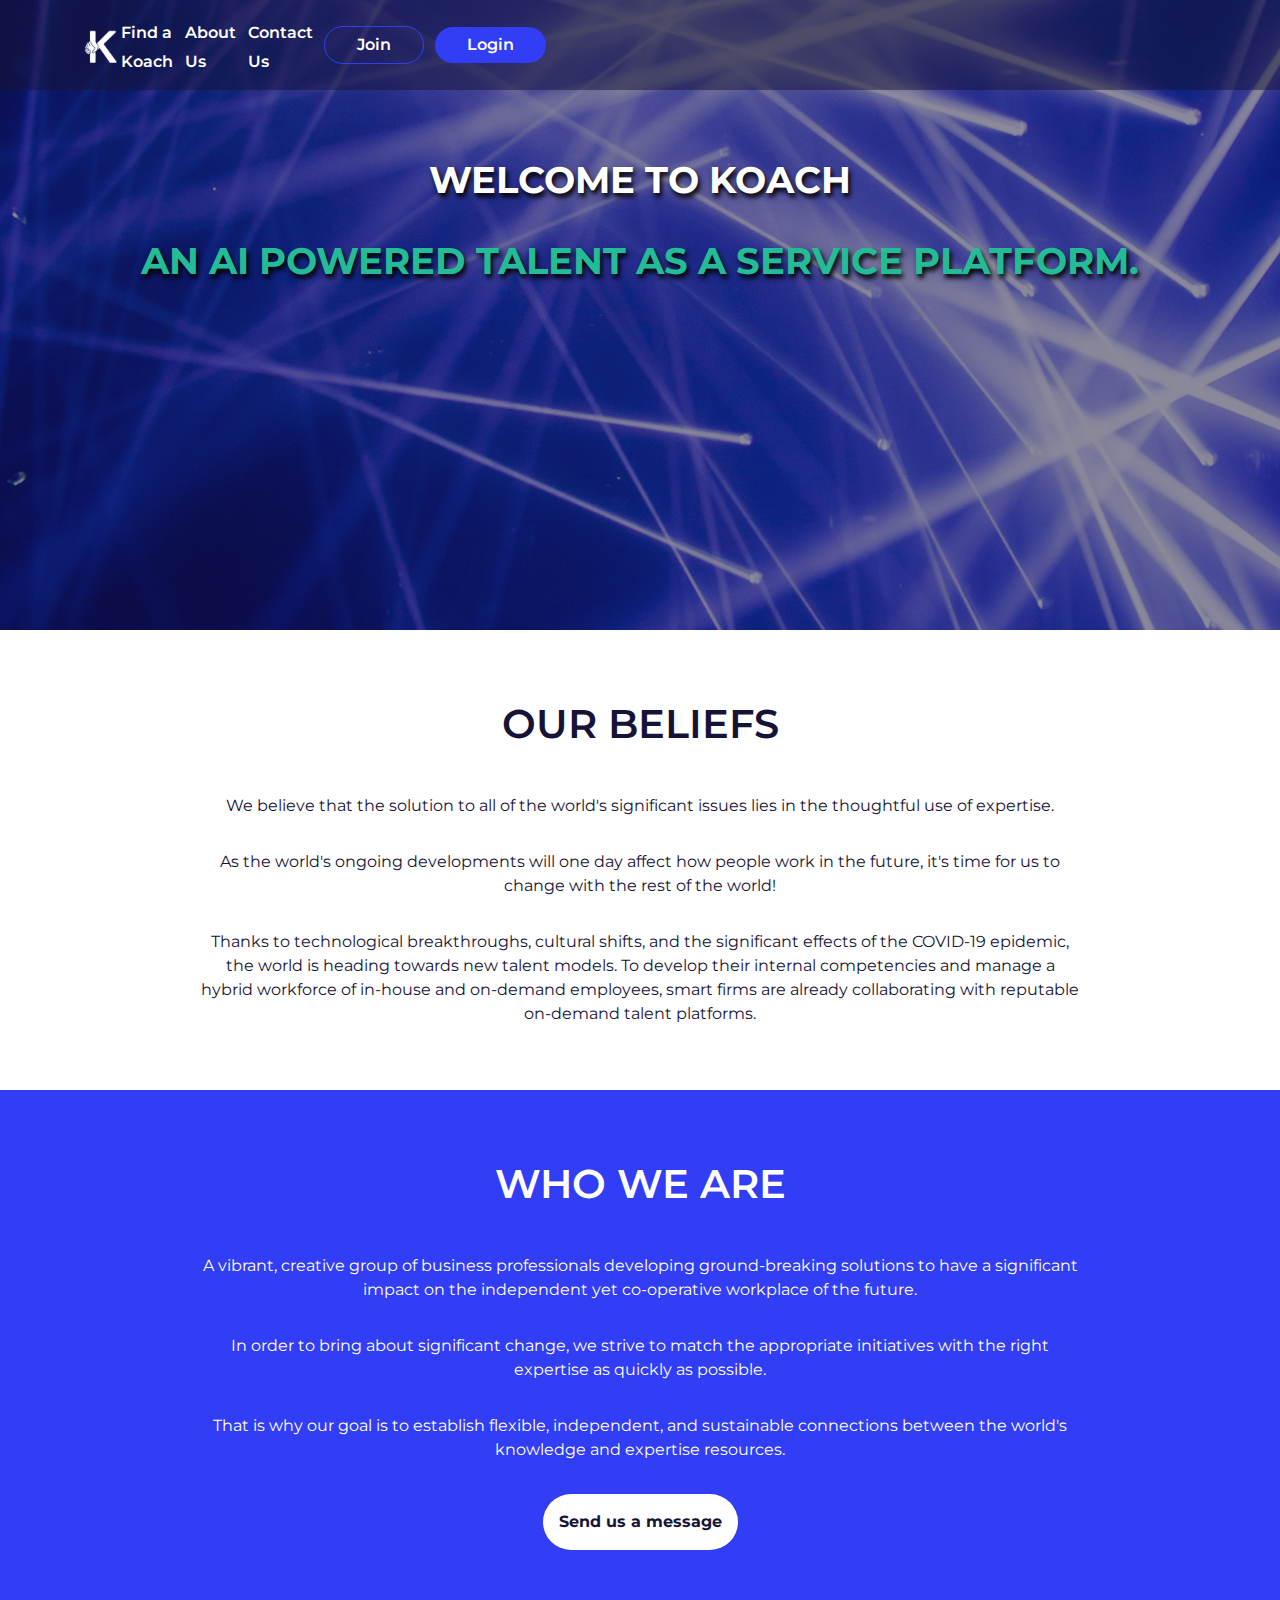
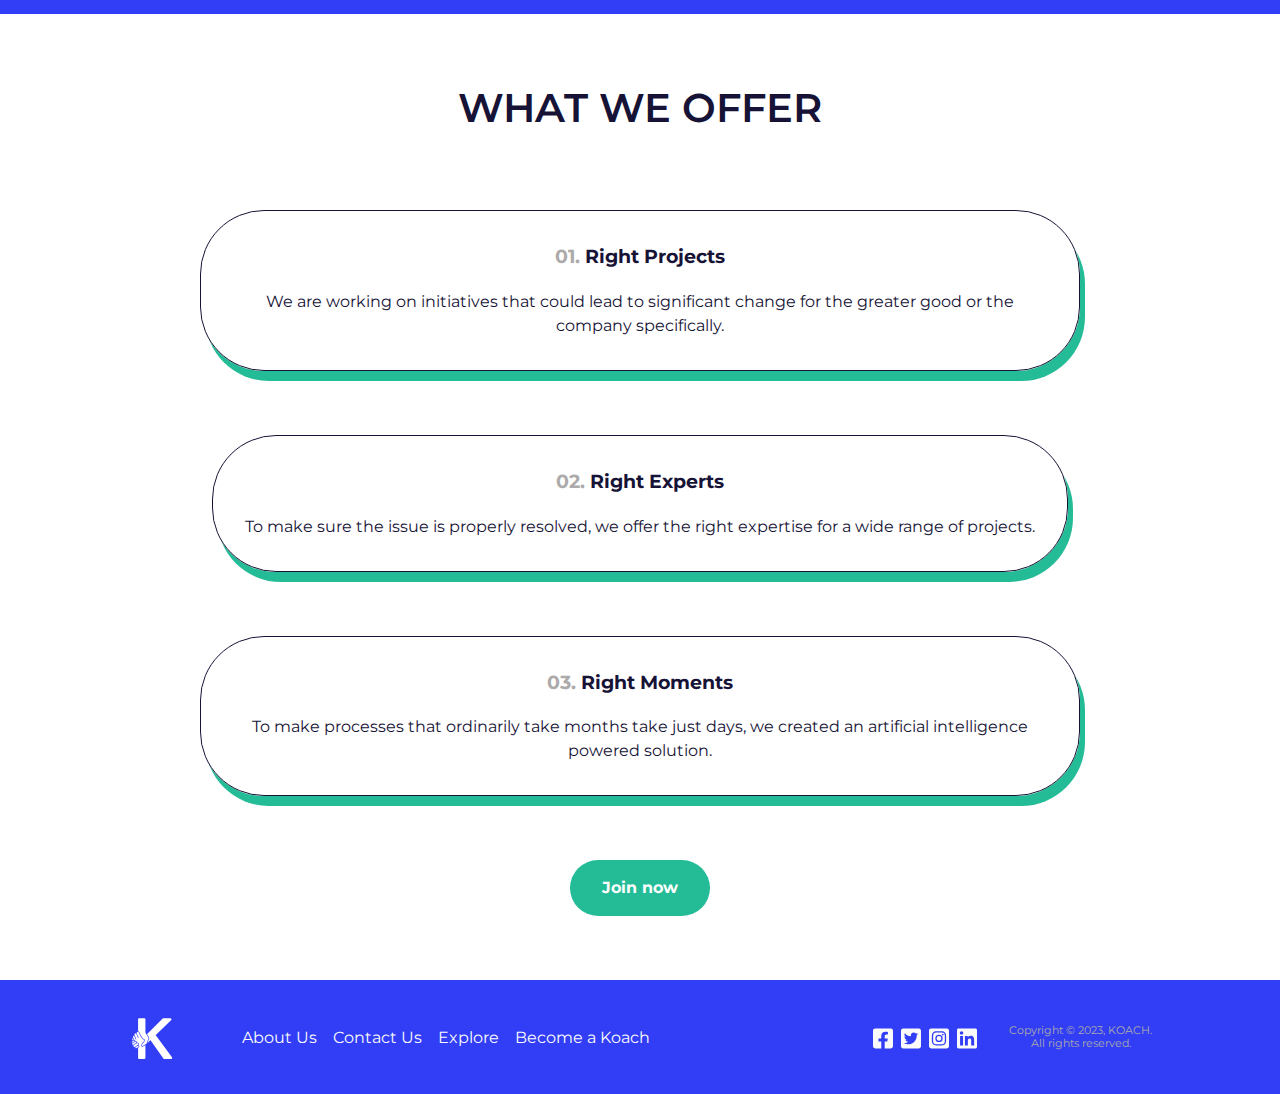
==== commit be4d1ee6: "Update about.html" ====
--- a/about.html
+++ b/about.html
@@ -12,7 +12,7 @@
     </head>
     <body>
         <div class="about-header">
-            <header>
+            <header class="flex justify-between align-center">
                 <div class="header-content">
                     <div class="container">
                         <div class="flex-container | flex justify-between align-center">
@@ -187,4 +187,4 @@
         </footer>
         <script src="./index.js"></script>
     </body>
-</html>+</html>
